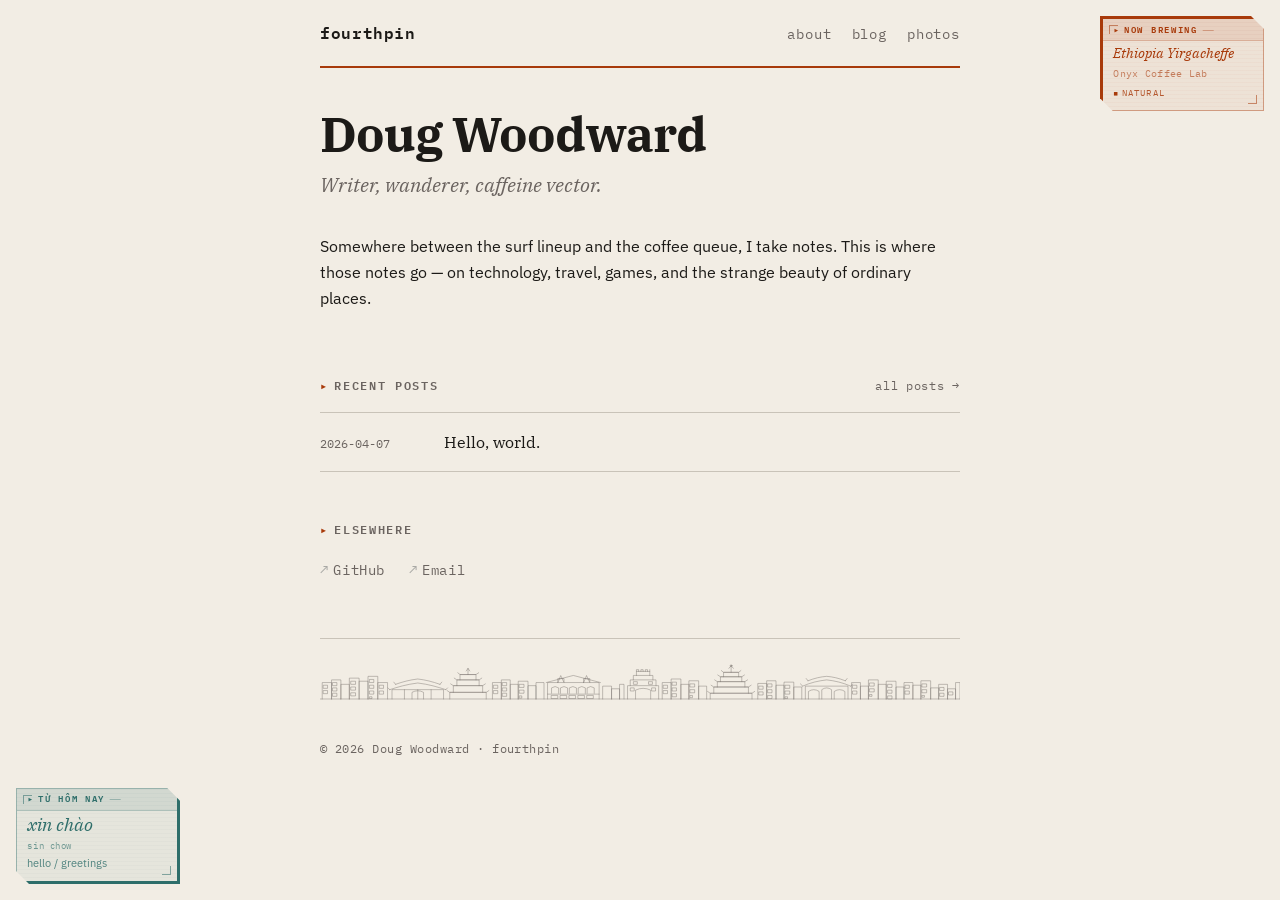
==== index.html @ ca5f6883 "Complete build pipeline: auto post lists, favicon, about fix - Extend build.py to refresh blog.html " ====
<!DOCTYPE html>
<html lang="en">
<head>
  <meta charset="UTF-8">
  <meta name="viewport" content="width=device-width, initial-scale=1.0">
  <title>fourthpin</title>
  <meta name="description" content="fourthpin — Doug Woodward. Writing, photos, and notes on surfing, coffee, travel, and the rest.">
  <meta property="og:title" content="fourthpin">
  <meta property="og:description" content="Writing, photos, and notes by Doug Woodward.">
  <meta property="og:type" content="website">
  <link rel="stylesheet" href="style.css">
  <link rel="icon" href="assets/favicon.svg" type="image/svg+xml">
</head>
<body>
  <div class="container">

    <header>
      <a href="/" class="site-title">fourthpin</a>
      <nav>
        <a href="about.html">about</a>
        <a href="blog.html">blog</a>
        <a href="photos.html">photos</a>
      </nav>
    </header>

    <main>

      <section class="intro">
        <h1>Doug Woodward</h1>
        <span class="tagline">Writer, wanderer, caffeine vector.</span>
        <!-- UPDATE: Replace the bio below with a sentence or two about yourself -->
        <p>
          Somewhere between the surf lineup and the coffee queue, I take notes.
          This is where those notes go — on technology, travel, games, and the
          strange beauty of ordinary places.
        </p>
      </section>

      <section class="section">
        <div class="section-header">
          <span class="section-label">Recent posts</span>
          <a href="blog.html" class="see-all">all posts →</a>
        </div>
        <!-- build.py: recent posts -->
        <ul class="post-list">
          <li>
            <span class="date">2026-04-07</span>
            <a href="posts/2026-04-07-hello-world.html">Hello, world.</a>
          </li>
        </ul>
      </section>

      <section class="section">
        <span class="section-label">Elsewhere</span>
        <!-- UPDATE: Add or remove links as needed -->
        <ul class="elsewhere-list">
          <li><a href="https://github.com/dougwoodward" rel="noopener">GitHub</a></li>
          <li><a href="mailto:hello@example.com">Email</a></li>
        </ul>
      </section>

    </main>

    <footer>
      <div class="footer-inner">
        <span>© 2026 Doug Woodward · fourthpin</span>

      </div>
    </footer>

  </div>

  <!-- edit VOCAB in build.py → python3 build.py -->
  <div class="vocab-card">
    <span class="vocab-card-label">từ hôm nay</span>
    <span class="vocab-card-word">xin chào</span>
    <span class="vocab-card-roman">sin chow</span>
    <span class="vocab-card-def">hello / greetings</span>
  </div>

  <!-- edit BREWING in build.py → python3 build.py -->
  <div class="brewing-card">
    <span class="brewing-card-label">now brewing</span>
    <span class="brewing-card-bean">Ethiopia Yirgacheffe</span>
    <span class="brewing-card-roaster">Onyx Coffee Lab</span>
    <span class="brewing-card-process">Natural</span>
  </div>
</body>
</html>
---- style.css ----
/* ============================================================
   style.css — Personal site
   One file. No preprocessor. No build step. No JavaScript.
   ============================================================ */

/* ── 1. Fonts ──────────────────────────────────────────────── */
@import url('https://fonts.googleapis.com/css2?family=IBM+Plex+Mono:wght@400;600&family=IBM+Plex+Sans:ital,wght@0,400;0,500;1,400&family=IBM+Plex+Serif:ital,wght@0,400;0,700;1,400&display=swap');

/* ── 2. Custom properties ───────────────────────────────────── */
:root {
  /* Colors — liminal / nasa / coffee / coastal */
  --bg:         #F2EDE4;   /* bone — aged paper, coffee cream */
  --bg-surface: #EDE8DF;   /* warm white — card bg, diner counter */
  --text:       #1C1A17;   /* dark espresso */
  --text-muted: #6B6460;   /* ash, cigarette smoke — 4.6:1 contrast on --bg */
  --accent:     #A83A0A;   /* NASA rust — mission patches, burnt orange — 5.5:1 contrast */
  --accent-2:   #2E6E6A;   /* hanoi teal — lacquerware, coastal water — 4.8:1 contrast */
  --border:     #C9C3B8;   /* wet sand, photo borders */
  --grey:       #A8A8A4;   /* liminal grey — decorative only, not for body text */
  --code-bg:    #1E1E1E;   /* terminal dark — mission control screens */
  --code-text:  #C8D8A8;   /* phosphor green — CRT glow */

  /* Typography */
  --font-serif: 'IBM Plex Serif', Georgia, 'Times New Roman', serif;
  --font-sans:  'IBM Plex Sans', system-ui, -apple-system, sans-serif;
  --font-mono:  'IBM Plex Mono', 'Courier New', monospace;

  /* Type scale — Major Third (1.25×), fluid via clamp() */
  --text-xs:   0.75rem;    /* 12px minimum — never below for legibility */
  --text-sm:   0.875rem;   /* 14px — nav, metadata */
  --text-base: 1rem;       /* 16px — body */
  --text-lg:   1.25rem;    /* 20px — taglines, lead text */
  --text-xl:   clamp(1.25rem, 1.1rem + 0.75vw, 1.563rem);
  --text-2xl:  clamp(1.563rem, 1.3rem + 1.2vw, 1.953rem);
  --text-3xl:  clamp(1.953rem, 1.5rem + 2vw, 2.441rem);
  --text-4xl:  clamp(2.2rem, 1.6rem + 3vw, 3.052rem);

  /* Spacing — 4pt grid */
  --sp-1: 0.25rem;
  --sp-2: 0.5rem;
  --sp-3: 0.75rem;
  --sp-4: 1rem;
  --sp-5: 1.25rem;
  --sp-6: 1.5rem;
  --sp-8: 2rem;
  --sp-10: 2.5rem;
  --sp-12: 3rem;
  --sp-16: 4rem;
}

/* ── 3. Reset ───────────────────────────────────────────────── */
*,
*::before,
*::after {
  box-sizing: border-box;
}

* {
  margin: 0;
  padding: 0;
}

/* ── 4. Base ────────────────────────────────────────────────── */
html {
  font-size: 16px;
  -webkit-text-size-adjust: 100%;
  scroll-behavior: smooth;
}

::selection {
  background-color: var(--accent);
  color: var(--bg);
}

body {
  background-color: var(--bg);
  color: var(--text);
  font-family: var(--font-sans);
  font-size: var(--text-base);
  line-height: 1.65;         /* 1.65 — comfortable for prose, not too airy */
  overflow-wrap: break-word;
  hyphens: auto;
  font-kerning: normal;
  -webkit-font-smoothing: antialiased;
  -moz-osx-font-smoothing: grayscale;
}

img {
  display: block;
  max-width: 100%;
  height: auto;
}

/* ── 5. Layout ──────────────────────────────────────────────── */
.container {
  max-width: 680px;
  margin: 0 auto;
  padding: 0 var(--sp-5);
}

/* ── 6. Header + Nav ────────────────────────────────────────── */
header {
  padding: var(--sp-5) 0;
  border-bottom: 2px solid var(--accent);
  margin-bottom: var(--sp-10);
  display: flex;
  flex-wrap: wrap;
  justify-content: space-between;
  align-items: baseline;
  gap: var(--sp-2) var(--sp-6);
}

.site-title {
  font-family: var(--font-mono);
  font-size: var(--text-base);
  font-weight: 600;
  letter-spacing: 0.04em;
  color: var(--text);
  text-decoration: none;
  /* include letter-spacing so the expansion feels intentional */
  transition: color 0.15s ease-out, letter-spacing 0.22s cubic-bezier(0.25, 0, 0, 1);
}

.site-title:hover {
  color: var(--accent);
  /* Subtle tracking expansion — the name opens up slightly */
  letter-spacing: 0.07em;
}

nav {
  display: flex;
  gap: var(--sp-5);
  align-items: baseline;
}

nav a {
  font-family: var(--font-mono);
  font-size: var(--text-sm);
  letter-spacing: 0.06em;
  text-transform: lowercase;
  color: var(--text-muted);
  text-decoration: none;
  /* animated underline — grows left→right like post-list links */
  background-image: linear-gradient(var(--accent), var(--accent));
  background-size: 0 1px;
  background-repeat: no-repeat;
  background-position: 0 100%;
  transition: color 0.15s ease-out,
              background-size 0.22s cubic-bezier(0.25, 0, 0, 1);
}

nav a:hover,
nav a[aria-current="page"] {
  color: var(--accent);
  background-size: 100% 1px;
}

/* ── 7. Typography ──────────────────────────────────────────── */
h1, h2, h3, h4, h5, h6 {
  font-family: var(--font-serif);
  font-weight: 700;
  color: var(--text);
  font-kerning: normal;
  font-optical-sizing: auto;
}

/* Tighten line-height and tracking at larger sizes — letterforms need less air */
h1 {
  font-size: var(--text-3xl);
  line-height: 1.1;
  letter-spacing: -0.015em;
}

h2 {
  font-size: var(--text-2xl);
  line-height: 1.15;
  letter-spacing: -0.01em;
}

h3 {
  font-size: var(--text-xl);
  line-height: 1.2;
}

h4 {
  font-size: var(--text-lg);
  line-height: 1.25;
}

p {
  margin-bottom: var(--sp-4);
}

p:last-child {
  margin-bottom: 0;
}

a {
  color: var(--accent);
  text-decoration: underline;
  text-underline-offset: 3px;
  text-decoration-thickness: 1px;
  text-decoration-skip-ink: auto;
  transition: color 0.15s ease-out;
}

a:hover {
  color: var(--accent-2);
}

/* Keyboard focus — visible ring that matches brand */
a:focus-visible,
.site-title:focus-visible,
nav a:focus-visible {
  outline: 2px solid var(--accent);
  outline-offset: 3px;
  border-radius: 1px;
}

/* Suppress focus ring for mouse users */
a:focus:not(:focus-visible) {
  outline: none;
}

strong {
  font-weight: 500;
}

ul, ol {
  padding-left: var(--sp-6);
  margin-bottom: var(--sp-4);
}

li {
  margin-bottom: var(--sp-2);
}

blockquote {
  margin: var(--sp-6) 0;
  padding: var(--sp-4) var(--sp-5);
  font-style: italic;
  color: var(--text-muted);
  position: relative;

  /* HUD panel: scan-line tint + warm orange wash */
  background:
    repeating-linear-gradient(
      0deg,
      transparent 0px, transparent 3px,
      rgba(168, 58, 10, 0.022) 3px, rgba(168, 58, 10, 0.022) 4px
    ),
    rgba(168, 58, 10, 0.05);

  /* Asymmetric border — thick signal edge on left, whisper on right */
  border-top:    1px solid rgba(168, 58, 10, 0.2);
  border-bottom: 1px solid rgba(168, 58, 10, 0.2);
  border-left:   3px solid var(--accent);
  border-right:  none;

  /* Persona 5 diagonal cut — bottom-right corner */
  clip-path: polygon(
    0 0,
    100% 0,
    100% calc(100% - 10px),
    calc(100% - 10px) 100%,
    0 100%
  );
}

/* Bottom-right corner bracket — echoes brewing card geometry */
blockquote::after {
  content: '';
  position: absolute;
  bottom: 5px;
  right: 5px;
  width: 8px;
  height: 8px;
  border-bottom: 1.5px solid rgba(168, 58, 10, 0.45);
  border-right:  1.5px solid rgba(168, 58, 10, 0.45);
}

blockquote p:last-child {
  margin-bottom: 0;
}

hr {
  border: none;
  border-top: 1px solid var(--border);
  margin: var(--sp-10) 0;
}

pre {
  background: var(--code-bg);
  color: var(--code-text);
  font-family: var(--font-mono);
  font-size: var(--text-sm);
  line-height: 1.5;
  padding: var(--sp-5);
  overflow-x: auto;
  border-left: 3px solid var(--accent);
  border-top: 1px solid rgba(168, 58, 10, 0.35);
  border-right: 1px solid rgba(168, 58, 10, 0.15);
  border-bottom: 1px solid rgba(168, 58, 10, 0.15);
  margin: var(--sp-6) 0;
  position: relative;

  /* Diagonal cut — top-right corner */
  clip-path: polygon(
    0 0,
    calc(100% - 10px) 0,
    100% 10px,
    100% 100%,
    0 100%
  );
}

/* HUD label band across the top of code blocks */
pre::before {
  content: 'TERMINAL';
  display: block;
  font-size: 0.5rem;
  font-weight: 600;
  letter-spacing: 0.2em;
  color: var(--accent);
  opacity: 0.55;
  background: rgba(168, 58, 10, 0.12);
  margin: calc(-1 * var(--sp-5)) calc(-1 * var(--sp-5)) var(--sp-4);
  padding: 0.3em var(--sp-5);
  border-bottom: 1px solid rgba(168, 58, 10, 0.2);
}

code {
  font-family: var(--font-mono);
  font-size: 0.88em;
  background: var(--bg-surface);
  border: 1px solid var(--border);
  padding: 0.1em 0.35em;
}

pre code {
  background: none;
  border: none;
  padding: 0;
  color: inherit;
  font-size: inherit;
}

/* ── 8. Section labels ──────────────────────────────────────── */
.section-label {
  font-family: var(--font-mono);
  font-size: var(--text-xs);
  font-weight: 600;
  letter-spacing: 0.14em;
  text-transform: uppercase;
  color: var(--text-muted);   /* --text-muted passes WCAG AA at 4.6:1 */
  display: block;
}

/* ▸ marker matches the brewing card label — unified HUD language */
.section-label::before {
  content: '▸ ';
  color: var(--accent);
  letter-spacing: 0;
  font-weight: 400;
}

/* ── 9. Post list ───────────────────────────────────────────── */
.post-list {
  list-style: none;
  padding: 0;
  margin: 0;
}

.post-list li {
  display: grid;
  grid-template-columns: 6.5rem 1fr;
  gap: var(--sp-2) var(--sp-5);
  /* sp-4 gives rows more air — reading a list should feel unhurried */
  padding: var(--sp-4) 0;
  border-bottom: 1px solid var(--border);
  align-items: baseline;
  position: relative;
}

/* Orange accent bar slides in from left on hover */
.post-list li::before {
  content: '';
  position: absolute;
  left: -var(--sp-5);
  left: calc(-1 * var(--sp-5));
  top: 0;
  bottom: 0;
  width: 2px;
  background: var(--accent);
  transform: scaleY(0);
  transform-origin: center;
  transition: transform 0.2s cubic-bezier(0.25, 0, 0, 1);
}

.post-list li:hover::before {
  transform: scaleY(1);
}

.post-list li:first-child {
  border-top: 1px solid var(--border);
}

.post-list .date {
  font-family: var(--font-mono);
  font-size: var(--text-xs);
  color: var(--text-muted);
  white-space: nowrap;
  padding-top: 2px;
  font-variant-numeric: tabular-nums;  /* dates align consistently */
  transition: color 0.15s ease-out;
}

/* Date picks up accent color when the row is hovered */
.post-list li:hover .date {
  color: var(--accent);
}

.post-list a {
  font-family: var(--font-serif);
  font-size: var(--text-base);
  color: var(--text);
  text-decoration: none;
  /* Underline grows left→right on hover — discovered, not announced */
  background-image: linear-gradient(var(--accent), var(--accent));
  background-size: 0 1px;
  background-repeat: no-repeat;
  background-position: 0 100%;
  transition: background-size 0.25s cubic-bezier(0.25, 0, 0, 1),
              color 0.15s ease-out;
}

.post-list a:hover {
  color: var(--accent);
  background-size: 100% 1px;
}

/* ── 10. Section (homepage blocks) ─────────────────────────── */
.section {
  margin-bottom: var(--sp-12);
}

/* The last section (Elsewhere) is lighter — less space needed */
.section:last-of-type {
  margin-bottom: var(--sp-6);
}

.section-header {
  display: flex;
  justify-content: space-between;
  align-items: baseline;
  margin-bottom: var(--sp-4);
}

.section-header .see-all {
  font-family: var(--font-mono);
  font-size: var(--text-xs);
  color: var(--text-muted);
  text-decoration: none;
  letter-spacing: 0.06em;
}

.section-header .see-all:hover {
  color: var(--accent);
}

/* ── 11. Intro block (homepage) ─────────────────────────────── */
.intro {
  /* More space after the intro — it's the face of the site */
  margin-bottom: var(--sp-16);
}

.intro h1 {
  font-size: var(--text-4xl);
  margin-bottom: var(--sp-2);
  letter-spacing: -0.02em;   /* tighter at display size */
  line-height: 1.05;
}

.intro .tagline {
  font-family: var(--font-serif);
  font-style: italic;
  font-size: var(--text-lg);
  color: var(--text-muted);
  /* More space between tagline and bio — lets the name breathe */
  margin-bottom: var(--sp-8);
  display: block;
}

/* ── 12. Elsewhere links ────────────────────────────────────── */
.elsewhere-list {
  list-style: none;
  padding: 0;
  display: flex;
  flex-wrap: wrap;
  gap: var(--sp-2) var(--sp-6);
  margin-top: var(--sp-4);
}

.elsewhere-list a {
  font-family: var(--font-mono);
  font-size: var(--text-sm);
  color: var(--text-muted);
  text-decoration: none;
  letter-spacing: 0.04em;
}

.elsewhere-list a::before {
  content: '↗';
  display: inline-block;
  margin-right: 0.35em;
  color: var(--grey);
  transition: transform 0.15s cubic-bezier(0.25, 0, 0, 1), color 0.15s ease-out;
}

.elsewhere-list a:hover {
  color: var(--accent);
}

/* ↗ nudges toward the link destination */
.elsewhere-list a:hover::before {
  transform: translate(2px, -2px);
  color: var(--accent);
}

/* ── 13. Post page ──────────────────────────────────────────── */
.post-header {
  margin-bottom: var(--sp-8);
}

.post-header h1 {
  font-size: var(--text-3xl);
  margin-bottom: var(--sp-4);
  line-height: 1.1;
  letter-spacing: -0.015em;
}

.post-meta {
  display: flex;
  flex-wrap: wrap;
  gap: var(--sp-2) var(--sp-5);
  font-family: var(--font-mono);
  font-size: var(--text-xs);
  color: var(--text-muted);   /* --text-muted passes WCAG AA at 4.6:1 */
  letter-spacing: 0.06em;
  text-transform: uppercase;
  font-variant-numeric: tabular-nums;
  padding: var(--sp-3) var(--sp-3) var(--sp-3);
  margin-bottom: var(--sp-2);

  /* Scan-line strip — same tint as the card, ties post headers to HUD system */
  background:
    repeating-linear-gradient(
      0deg,
      transparent 0px, transparent 3px,
      rgba(168, 58, 10, 0.018) 3px, rgba(168, 58, 10, 0.018) 4px
    ),
    rgba(168, 58, 10, 0.035);

  border-top:    2px solid var(--accent);
  border-left:   2px solid var(--accent);
  border-right:  1px solid rgba(168, 58, 10, 0.25);
  border-bottom: 1px solid rgba(168, 58, 10, 0.25);

  /* Diagonal cut — top-right corner */
  clip-path: polygon(
    0 0,
    calc(100% - 10px) 0,
    100% 10px,
    100% 100%,
    0 100%
  );
}

.post-meta .tag {
  color: var(--accent-2);
}

.post-content {
  margin-top: var(--sp-8);
  margin-bottom: var(--sp-12);
  /* 65ch ≈ optimal 65-character line length for sustained reading */
  max-width: 65ch;
}

.post-content h2 {
  margin-top: var(--sp-10);
  margin-bottom: var(--sp-4);
}

.post-content h3 {
  margin-top: var(--sp-8);
  margin-bottom: var(--sp-3);
}

.post-content > p + p {
  margin-top: 0;
}

.post-nav {
  display: flex;
  justify-content: space-between;
  align-items: baseline;
  padding: var(--sp-5) 0;
  border-top: 1px solid var(--border);
  gap: var(--sp-4);
}

.post-nav a {
  font-family: var(--font-mono);
  font-size: var(--text-xs);
  letter-spacing: 0.06em;
  color: var(--text-muted);
  text-decoration: none;
  max-width: 46%;
}

.post-nav a:hover {
  color: var(--accent);
}

.post-nav .prev::before {
  content: '←';
  display: inline-block;
  margin-right: 0.4em;
  transition: transform 0.15s cubic-bezier(0.25, 0, 0, 1);
}

.post-nav .prev:hover::before {
  transform: translateX(-3px);
}

.post-nav .next {
  text-align: right;
  margin-left: auto;
}

.post-nav .next::after {
  content: '→';
  display: inline-block;
  margin-left: 0.4em;
  transition: transform 0.15s cubic-bezier(0.25, 0, 0, 1);
}

.post-nav .next:hover::after {
  transform: translateX(3px);
}

.back-link {
  display: inline-block;
  font-family: var(--font-mono);
  font-size: var(--text-xs);
  letter-spacing: 0.06em;
  color: var(--text-muted);
  text-decoration: none;
  margin-bottom: var(--sp-6);
  text-transform: uppercase;
}

.back-link::before {
  content: '←';
  display: inline-block;
  margin-right: 0.4em;
  transition: transform 0.15s cubic-bezier(0.25, 0, 0, 1);
}

.back-link:hover {
  color: var(--accent);
}

/* Arrow nudges left — like it's pulling you back */
.back-link:hover::before {
  transform: translateX(-3px);
}

/* ── 14. Images ─────────────────────────────────────────────── */
figure {
  margin: var(--sp-6) 0;
}

figure img {
  width: 100%;
}

figcaption {
  font-family: var(--font-mono);
  font-size: var(--text-xs);
  color: var(--text-muted);
  margin-top: var(--sp-2);
  letter-spacing: 0.04em;
}

/* Dithered image style — grayscale + slight contrast boost */
.dithered {
  filter: grayscale(1) contrast(1.2);
}

/* ── 15. Footer ─────────────────────────────────────────────── */
footer {
  border-top: 1px solid var(--border);
  /* top padding removed — ::before skyline provides the visual breathing room */
  padding: 0 0 var(--sp-10);
  margin-top: var(--sp-12);
}

/* Vietnamese city skyline sketch — decorative illustration above footer text */
footer::before {
  content: '';
  display: block;
  width: 100%;
  height: 80px;
  margin-bottom: var(--sp-5);
  background: url('assets/skyline.svg') no-repeat center bottom / 100% 80px;
  pointer-events: none;
}

.footer-inner {
  font-family: var(--font-mono);
  font-size: var(--text-xs);
  color: var(--text-muted);
  letter-spacing: 0.04em;
  display: flex;
  flex-wrap: wrap;
  justify-content: space-between;
  align-items: baseline;
  gap: var(--sp-2) var(--sp-6);
}

.footer-inner a {
  color: var(--text-muted);
  text-decoration: none;
}

.footer-inner a:hover {
  color: var(--accent);
}

/* ── 16. About page ─────────────────────────────────────────── */
.about-header {
  margin-bottom: var(--sp-10);
}

.about-header h1 {
  font-size: var(--text-3xl);
  margin-bottom: var(--sp-3);
}

.about-header .tagline {
  font-family: var(--font-serif);
  font-style: italic;
  font-size: var(--text-lg);
  color: var(--text-muted);
}

.about-content h2 {
  margin-top: var(--sp-10);
  margin-bottom: var(--sp-4);
  font-size: var(--text-xl);
}

/* ── 17. Blog archive ───────────────────────────────────────── */
.archive-header {
  margin-bottom: var(--sp-8);
}

.archive-header h1 {
  font-size: var(--text-3xl);
  margin-bottom: var(--sp-3);
}

.archive-header p {
  color: var(--text-muted);
  font-style: italic;
}

/* ── 18. 404 page ───────────────────────────────────────────── */
.error-page {
  text-align: center;
  padding: var(--sp-16) 0;
}

.error-code {
  font-family: var(--font-mono);
  font-size: 6rem;
  font-weight: 600;
  color: var(--border);
  display: block;
  line-height: 1;
  margin-bottom: var(--sp-6);
  letter-spacing: -0.02em;
}

.error-page h1 {
  font-size: var(--text-xl);
  margin-bottom: var(--sp-4);
}

.error-page p {
  color: var(--text-muted);
  margin-bottom: var(--sp-6);
}

/* ── 19. Photos gallery ─────────────────────────────────────── */

/* Wider container for photo pages */
.container-wide {
  max-width: 920px;
}

.photo-grid {
  display: grid;
  grid-template-columns: repeat(auto-fill, minmax(260px, 1fr));
  gap: var(--sp-4);
  /* archive-header already has sp-8 bottom — no need to double up */
  margin: var(--sp-4) 0 var(--sp-8);
}

.photo-grid figure {
  margin: 0;
  overflow: hidden;
}

.photo-grid figure a {
  display: block;
  overflow: hidden;
  background: var(--bg-surface);
  border: 1px solid var(--border);
}

.photo-grid figure a img {
  display: block;
  width: 100%;
  height: 220px;
  object-fit: cover;
  filter: grayscale(0.15) contrast(1.05);
  /* ease-out-quart — natural deceleration */
  transition: filter 0.25s cubic-bezier(0.25, 0, 0, 1),
              transform 0.25s cubic-bezier(0.25, 0, 0, 1);
}

.photo-grid figure a:hover img {
  filter: grayscale(0) contrast(1);
  transform: scale(1.025);
}

.photo-grid figcaption {
  font-family: var(--font-mono);
  font-size: var(--text-xs);
  color: var(--text-muted);
  margin-top: var(--sp-2);
  letter-spacing: 0.04em;
}

/* ── Pure CSS lightbox (no JavaScript) ──────────────────────── */
/*
   How it works:
   - Each photo thumbnail links to a fragment: <a href="#photo-1">
   - The lightbox div has a matching id: <div id="photo-1" class="lightbox">
   - CSS :target selector shows it when the URL fragment matches
   - Clicking the close link (<a href="#">) clears the fragment, hiding it
*/

.lightbox {
  display: none;
  position: fixed;
  inset: 0;
  background: rgba(28, 26, 23, 0.93);
  z-index: 200;
  align-items: center;
  justify-content: center;
  padding: var(--sp-6);
}

.lightbox:target {
  display: flex;
}

.lightbox-inner {
  max-width: min(90vw, 960px);
  text-align: center;
  margin: 0;
}

.lightbox-inner img {
  display: block;
  max-width: 100%;
  max-height: 80vh;
  object-fit: contain;
  margin: 0 auto;
}

.lightbox-inner figcaption {
  color: var(--bg);
  font-family: var(--font-mono);
  font-size: var(--text-xs);
  margin-top: var(--sp-3);
  letter-spacing: 0.06em;
  opacity: 0.75;
}

.lightbox-close {
  position: fixed;
  top: var(--sp-4);
  right: var(--sp-5);
  font-family: var(--font-mono);
  font-size: var(--text-base);
  color: var(--bg);
  text-decoration: none;
  opacity: 0.6;
  line-height: 1;
  /* 44×44px minimum touch target */
  min-width: 44px;
  min-height: 44px;
  display: flex;
  align-items: center;
  justify-content: center;
  transition: opacity 0.15s ease-out;
}

.lightbox-close:hover {
  opacity: 1;
  color: var(--bg);
}

/* ── 20. Responsive ─────────────────────────────────────────── */
@media (max-width: 480px) {
  :root {
    font-size: 15px;
  }

  .intro h1 {
    font-size: var(--text-2xl);
  }

  .post-header h1 {
    font-size: var(--text-2xl);
  }

  .post-list li {
    grid-template-columns: 1fr;
    gap: var(--sp-1);
  }

  .post-list .date {
    font-size: var(--text-xs);
  }
}

/* ── 21. Reduced motion ─────────────────────────────────────── */
@media (prefers-reduced-motion: reduce) {
  *,
  *::before,
  *::after {
    animation-duration: 0.01ms !important;
    transition-duration: 0.01ms !important;
  }

  html {
    scroll-behavior: auto;
  }
}

/* ── 22. Brewing card — HUD overlay ────────────────────────── */
@keyframes hud-glow {
  0%, 100% { filter: drop-shadow(0 0 4px rgba(168, 58, 10, 0.45))
                     drop-shadow(0 0 12px rgba(168, 58, 10, 0.2)); }
  50%       { filter: drop-shadow(0 0 8px rgba(168, 58, 10, 0.85))
                     drop-shadow(0 0 28px rgba(168, 58, 10, 0.45)); }
}

/*
   Marathon geometry + Persona 5 colour energy.
   Warm translucent panel — no dark background, won't clash with page.
   Update the three spans in every HTML file when you switch bags.
   pointer-events: none — never blocks anything.
*/

.brewing-card {
  position: fixed;
  top: var(--sp-4);
  right: var(--sp-4);
  z-index: 50;
  pointer-events: none;
  width: 164px;

  /* Warm translucent tint + orange scan lines — blends with page */
  background:
    repeating-linear-gradient(
      0deg,
      transparent 0px, transparent 3px,
      rgba(168, 58, 10, 0.028) 3px, rgba(168, 58, 10, 0.028) 4px
    ),
    rgba(168, 58, 10, 0.06);

  /* Bold orange border system — thick on load-bearing edges */
  border-top:    3px solid var(--accent);
  border-left:   3px solid var(--accent);
  border-right:  1.5px solid rgba(168, 58, 10, 0.42);
  border-bottom: 1.5px solid rgba(168, 58, 10, 0.42);

  /* Double diagonal cut — top-right AND bottom-left (Persona 5) */
  clip-path: polygon(
    0 0,
    calc(100% - 13px) 0,
    100% 13px,
    100% 100%,
    13px 100%,
    0 calc(100% - 13px)
  );

  padding: 0 0.65rem 0.65rem;

  /* drop-shadow follows clip-path shape; box-shadow would be clipped */
  animation: hud-glow 3.5s ease-in-out infinite;
}

/* Top-left inner corner bracket */
.brewing-card::before {
  content: '';
  position: absolute;
  top: 6px;
  left: 6px;
  width: 9px;
  height: 9px;
  border-top:  1.5px solid rgba(168, 58, 10, 0.55);
  border-left: 1.5px solid rgba(168, 58, 10, 0.55);
}

/* Bottom-right inner corner bracket */
.brewing-card::after {
  content: '';
  position: absolute;
  bottom: 6px;
  right:  6px;
  width: 9px;
  height: 9px;
  border-bottom: 1.5px solid rgba(168, 58, 10, 0.55);
  border-right:  1.5px solid rgba(168, 58, 10, 0.55);
}

/* Orange header band — extends edge to edge */
.brewing-card-label {
  display: block;
  background: rgba(168, 58, 10, 0.11);
  margin: 0 -0.65rem 0.48em;
  padding: 0.3em 0.65rem;
  font-family: var(--font-mono);
  font-size: 0.58rem;
  font-weight: 600;
  letter-spacing: 0.18em;
  text-transform: uppercase;
  color: var(--accent);
  border-bottom: 1px solid rgba(168, 58, 10, 0.22);
}

.brewing-card-label::before {
  content: '▸';
  margin-right: 0.38em;
}

/* Trailing dashes — Persona 5 header fill */
.brewing-card-label::after {
  content: ' ──';
  opacity: 0.35;
  letter-spacing: 0;
}

/* Bean name — the primary readout, full orange */
.brewing-card-bean {
  display: block;
  font-family: var(--font-serif);
  font-style: italic;
  font-size: 0.88rem;
  color: var(--accent);
  line-height: 1.22;
  margin-bottom: 0.22em;
}

.brewing-card-roaster {
  display: block;
  font-family: var(--font-mono);
  font-size: 0.6rem;
  color: rgba(168, 58, 10, 0.6);
  letter-spacing: 0.03em;
}

.brewing-card-process {
  display: block;
  font-family: var(--font-mono);
  font-size: 0.58rem;
  color: rgba(168, 58, 10, 0.82);
  letter-spacing: 0.13em;
  text-transform: uppercase;
  margin-top: 0.34em;
}

.brewing-card-process::before {
  content: '■';
  margin-right: 0.34em;
  font-size: 0.46rem;
  color: var(--accent);
}

@media (max-width: 600px) {
  .brewing-card {
    width: 142px;
  }
}

/* ── 24. Vocab card — HUD overlay (bottom-left) ─────────────── */
/*
   Teal bookend to the orange brewing card.
   Update word/roman/def in every HTML file when you learn something new.
   pointer-events: none — never blocks anything.
*/

@keyframes vocab-glow {
  0%, 100% { filter: drop-shadow(0 0 4px rgba(46, 110, 106, 0.45))
                     drop-shadow(0 0 12px rgba(46, 110, 106, 0.2)); }
  50%       { filter: drop-shadow(0 0 8px rgba(46, 110, 106, 0.85))
                     drop-shadow(0 0 28px rgba(46, 110, 106, 0.45)); }
}

.vocab-card {
  position: fixed;
  bottom: var(--sp-4);
  left: var(--sp-4);
  z-index: 50;
  pointer-events: none;
  width: 164px;

  /* Teal scan-line tint */
  background:
    repeating-linear-gradient(
      0deg,
      transparent 0px, transparent 3px,
      rgba(46, 110, 106, 0.028) 3px, rgba(46, 110, 106, 0.028) 4px
    ),
    rgba(46, 110, 106, 0.06);

  /* Flipped asymmetry: thick on bottom + right (mirror of brewing card) */
  border-top:    1.5px solid rgba(46, 110, 106, 0.42);
  border-left:   1.5px solid rgba(46, 110, 106, 0.42);
  border-bottom: 3px solid var(--accent-2);
  border-right:  3px solid var(--accent-2);

  /* Same double diagonal cut as brewing card */
  clip-path: polygon(
    0 0,
    calc(100% - 13px) 0,
    100% 13px,
    100% 100%,
    13px 100%,
    0 calc(100% - 13px)
  );

  padding: 0 0.65rem 0.65rem;

  /* Offset by half the brewing card cycle so they pulse alternately */
  animation: vocab-glow 3.5s ease-in-out infinite;
  animation-delay: 1.75s;
}

/* Top-left inner corner bracket */
.vocab-card::before {
  content: '';
  position: absolute;
  top: 6px;
  left: 6px;
  width: 9px;
  height: 9px;
  border-top:  1.5px solid rgba(46, 110, 106, 0.55);
  border-left: 1.5px solid rgba(46, 110, 106, 0.55);
}

/* Bottom-right inner corner bracket */
.vocab-card::after {
  content: '';
  position: absolute;
  bottom: 6px;
  right:  6px;
  width: 9px;
  height: 9px;
  border-bottom: 1.5px solid rgba(46, 110, 106, 0.55);
  border-right:  1.5px solid rgba(46, 110, 106, 0.55);
}

/* Teal header band */
.vocab-card-label {
  display: block;
  background: rgba(46, 110, 106, 0.11);
  margin: 0 -0.65rem 0.48em;
  padding: 0.3em 0.65rem;
  font-family: var(--font-mono);
  font-size: 0.58rem;
  font-weight: 600;
  letter-spacing: 0.18em;
  text-transform: uppercase;
  color: var(--accent-2);
  border-bottom: 1px solid rgba(46, 110, 106, 0.22);
}

.vocab-card-label::before {
  content: '▸';
  margin-right: 0.38em;
}

.vocab-card-label::after {
  content: ' ──';
  opacity: 0.35;
  letter-spacing: 0;
}

/* The word itself — large, serif italic, full teal */
.vocab-card-word {
  display: block;
  font-family: var(--font-serif);
  font-style: italic;
  font-size: 1.1rem;
  color: var(--accent-2);
  line-height: 1.15;
  margin-bottom: 0.15em;
}

/* Romanization / pronunciation */
.vocab-card-roman {
  display: block;
  font-family: var(--font-mono);
  font-size: 0.58rem;
  color: rgba(46, 110, 106, 0.65);
  letter-spacing: 0.06em;
  margin-bottom: 0.3em;
}

/* English definition */
.vocab-card-def {
  display: block;
  font-family: var(--font-sans);
  font-size: 0.68rem;
  color: rgba(46, 110, 106, 0.82);
  line-height: 1.35;
}

@media (max-width: 600px) {
  .vocab-card {
    width: 142px;
  }
}

/* ── 23. Print ──────────────────────────────────────────────── */
@media print {
  nav,
  .back-link,
  .post-nav,
  footer,
  .brewing-card { display: none; }

  body {
    background: white;
    color: black;
    max-width: 100%;
    font-size: 12pt;
  }

  a[href]::after {
    content: " (" attr(href) ")";
    font-size: 0.8em;
    color: #666;
  }

  pre {
    white-space: pre-wrap;
    border: 1px solid #ccc;
  }
}
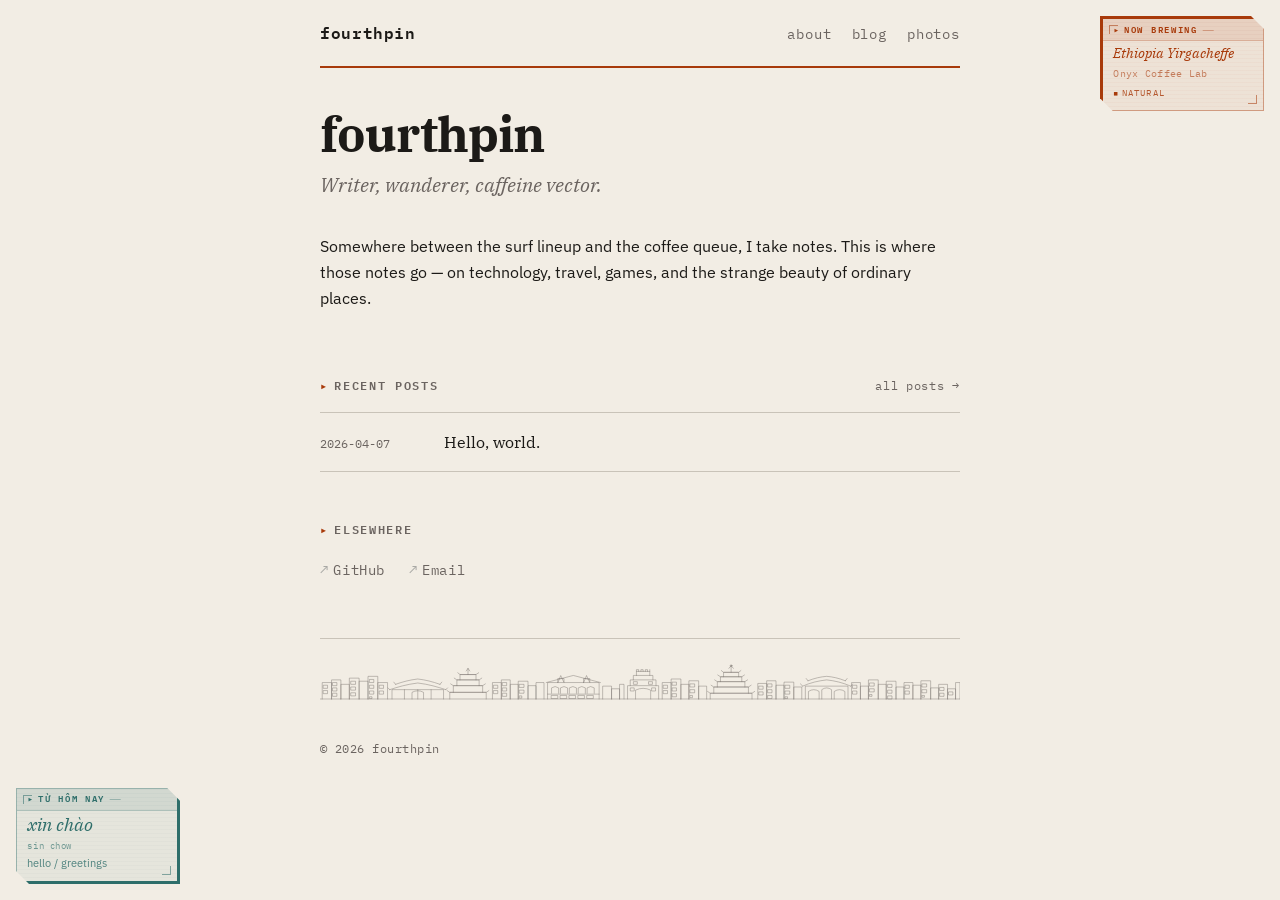
==== commit dc9f7c22: "Remove personal name from site copy and footers Co-authored-by: Doug Woodward <doug@fourthpin.com>" ====
--- a/index.html
+++ b/index.html
@@ -4,9 +4,9 @@
   <meta charset="UTF-8">
   <meta name="viewport" content="width=device-width, initial-scale=1.0">
   <title>fourthpin</title>
-  <meta name="description" content="fourthpin — Doug Woodward. Writing, photos, and notes on surfing, coffee, travel, and the rest.">
+  <meta name="description" content="fourthpin — writing, photos, and notes on surfing, coffee, travel, and the rest.">
   <meta property="og:title" content="fourthpin">
-  <meta property="og:description" content="Writing, photos, and notes by Doug Woodward.">
+  <meta property="og:description" content="Writing, photos, and notes.">
   <meta property="og:type" content="website">
   <link rel="stylesheet" href="style.css">
   <link rel="icon" href="assets/favicon.svg" type="image/svg+xml">
@@ -26,7 +26,7 @@
     <main>
 
       <section class="intro">
-        <h1>Doug Woodward</h1>
+        <h1>fourthpin</h1>
         <span class="tagline">Writer, wanderer, caffeine vector.</span>
         <!-- UPDATE: Replace the bio below with a sentence or two about yourself -->
         <p>
@@ -63,7 +63,7 @@
 
     <footer>
       <div class="footer-inner">
-        <span>© 2026 Doug Woodward · fourthpin</span>
+        <span>© 2026 fourthpin</span>
 
       </div>
     </footer>
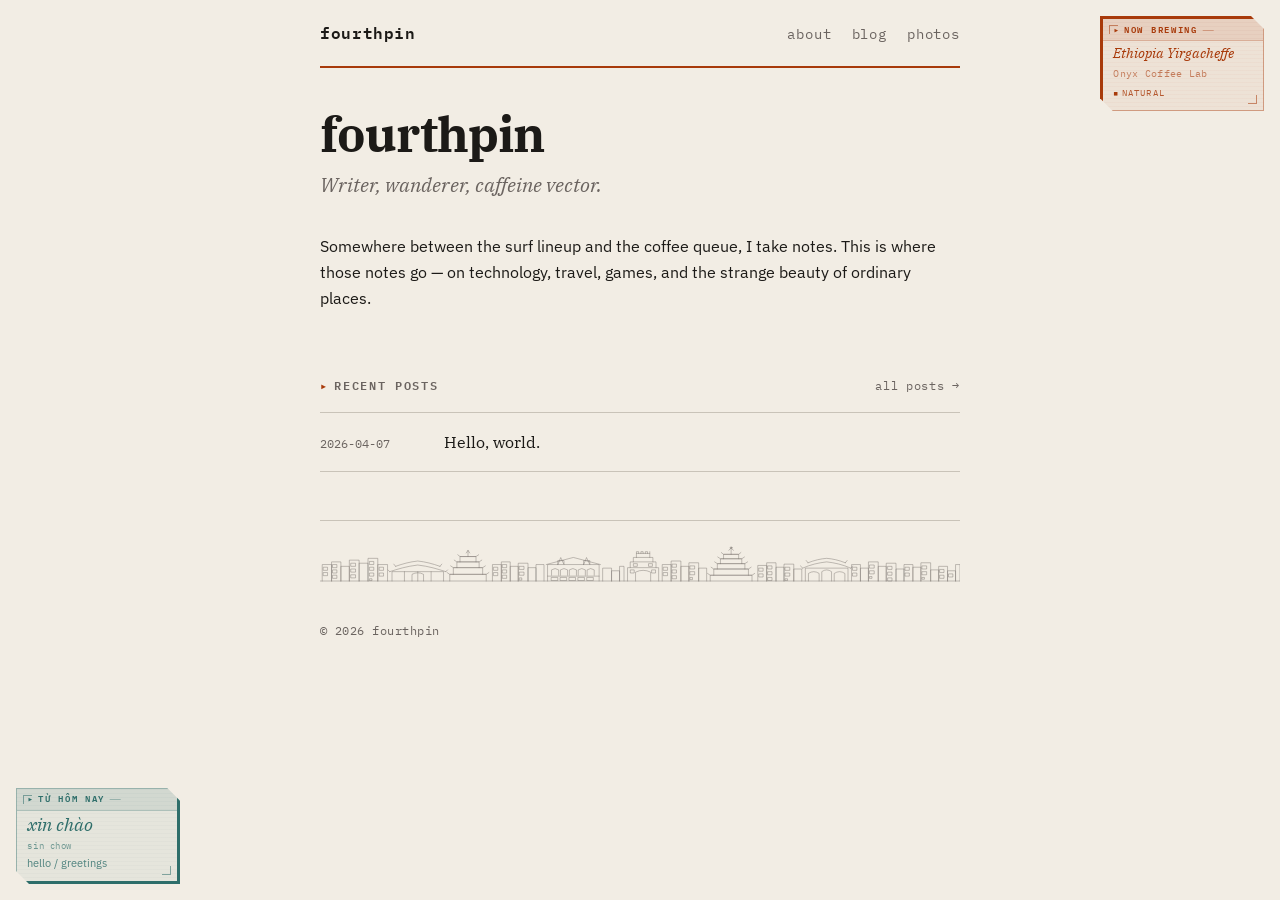
==== commit 86abf24e: "Remove GitHub and email links from home and about Co-authored-by: Doug Woodward <doug@fourthpin.com>" ====
--- a/index.html
+++ b/index.html
@@ -50,15 +50,6 @@
         </ul>
       </section>
 
-      <section class="section">
-        <span class="section-label">Elsewhere</span>
-        <!-- UPDATE: Add or remove links as needed -->
-        <ul class="elsewhere-list">
-          <li><a href="https://github.com/dougwoodward" rel="noopener">GitHub</a></li>
-          <li><a href="mailto:hello@example.com">Email</a></li>
-        </ul>
-      </section>
-
     </main>
 
     <footer>
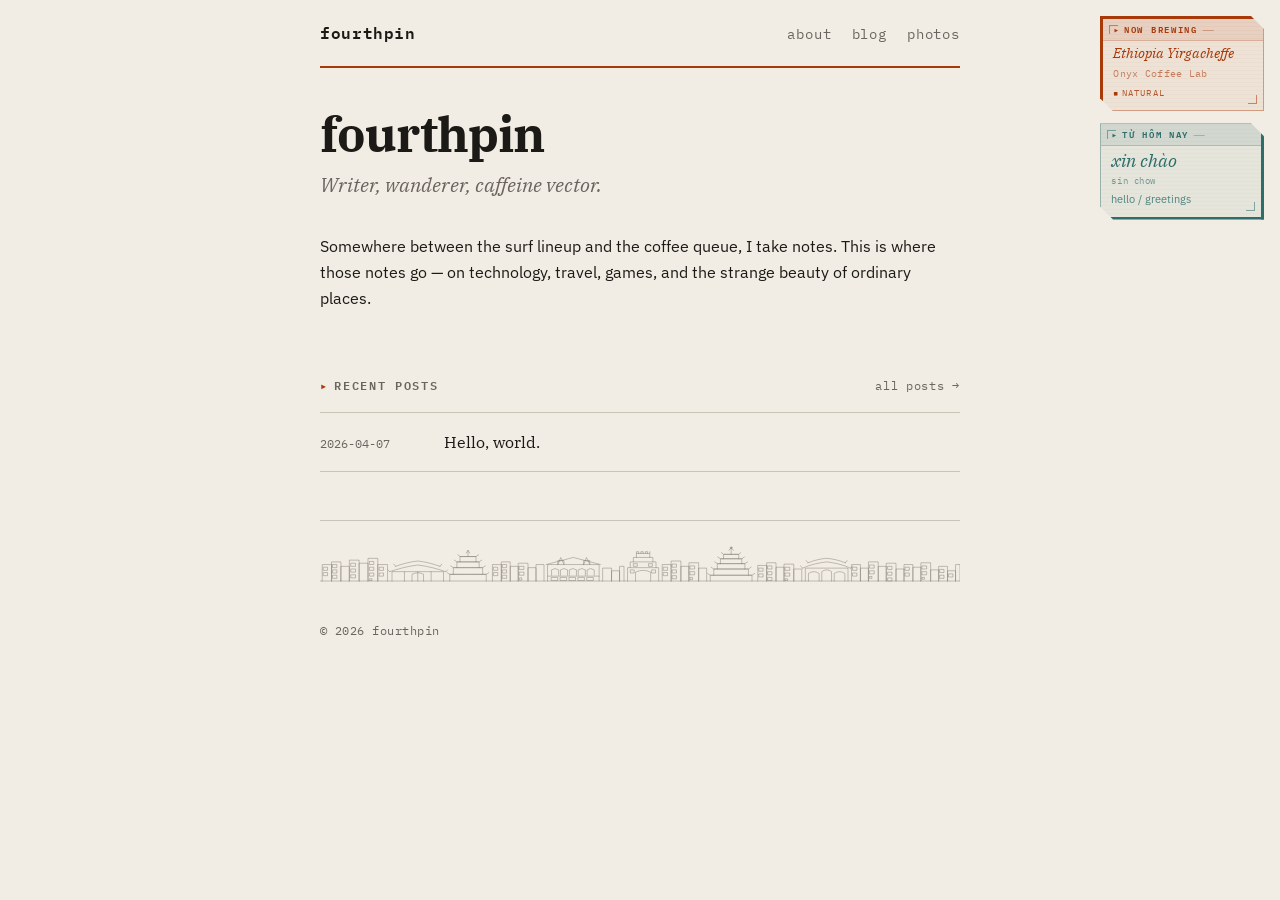
==== commit 0c95c536: "Stack HUD cards vertically on the right Co-authored-by: Doug Woodward <doug@fourthpin.com>" ====
--- a/index.html
+++ b/index.html
@@ -61,20 +61,20 @@
 
   </div>
 
-  <!-- edit VOCAB in build.py → python3 build.py -->
-  <div class="vocab-card">
-    <span class="vocab-card-label">từ hôm nay</span>
-    <span class="vocab-card-word">xin chào</span>
-    <span class="vocab-card-roman">sin chow</span>
-    <span class="vocab-card-def">hello / greetings</span>
-  </div>
-
-  <!-- edit BREWING in build.py → python3 build.py -->
-  <div class="brewing-card">
-    <span class="brewing-card-label">now brewing</span>
-    <span class="brewing-card-bean">Ethiopia Yirgacheffe</span>
-    <span class="brewing-card-roaster">Onyx Coffee Lab</span>
-    <span class="brewing-card-process">Natural</span>
-  </div>
+  <!-- edit BREWING and VOCAB in build.py → python3 build.py -->
+  <aside class="hud-stack" aria-hidden="true">
+    <div class="brewing-card">
+      <span class="brewing-card-label">now brewing</span>
+      <span class="brewing-card-bean">Ethiopia Yirgacheffe</span>
+      <span class="brewing-card-roaster">Onyx Coffee Lab</span>
+      <span class="brewing-card-process">Natural</span>
+    </div>
+    <div class="vocab-card">
+      <span class="vocab-card-label">từ hôm nay</span>
+      <span class="vocab-card-word">xin chào</span>
+      <span class="vocab-card-roman">sin chow</span>
+      <span class="vocab-card-def">hello / greetings</span>
+    </div>
+  </aside>
 </body>
 </html>
--- a/style.css
+++ b/style.css
@@ -964,7 +964,28 @@
   }
 }
 
-/* ── 22. Brewing card — HUD overlay ────────────────────────── */
+/* ── 22. HUD stack — right-side overlay ─────────────────────── */
+
+.hud-stack {
+  position: fixed;
+  top: var(--sp-4);
+  right: var(--sp-4);
+  z-index: 50;
+  display: flex;
+  flex-direction: column;
+  align-items: stretch;
+  gap: var(--sp-3);
+  width: 164px;
+  pointer-events: none;
+}
+
+@media (max-width: 600px) {
+  .hud-stack {
+    width: 142px;
+  }
+}
+
+/* ── 23. Brewing card ───────────────────────────────────────── */
 @keyframes hud-glow {
   0%, 100% { filter: drop-shadow(0 0 4px rgba(168, 58, 10, 0.45))
                      drop-shadow(0 0 12px rgba(168, 58, 10, 0.2)); }
@@ -980,12 +1001,9 @@
 */
 
 .brewing-card {
-  position: fixed;
-  top: var(--sp-4);
-  right: var(--sp-4);
-  z-index: 50;
+  position: relative;
+  width: 100%;
   pointer-events: none;
-  width: 164px;
 
   /* Warm translucent tint + orange scan lines — blends with page */
   background:
@@ -1106,15 +1124,16 @@
 }
 
 @media (max-width: 600px) {
-  .brewing-card {
-    width: 142px;
+  .hud-stack .brewing-card,
+  .hud-stack .vocab-card {
+    width: 100%;
   }
 }
 
-/* ── 24. Vocab card — HUD overlay (bottom-left) ─────────────── */
+/* ── 24. Vocab card ─────────────────────────────────────────── */
 /*
    Teal bookend to the orange brewing card.
-   Update word/roman/def in every HTML file when you learn something new.
+   Stacked with brewing in .hud-stack (top-right).
    pointer-events: none — never blocks anything.
 */
 
@@ -1126,12 +1145,9 @@
 }
 
 .vocab-card {
-  position: fixed;
-  bottom: var(--sp-4);
-  left: var(--sp-4);
-  z-index: 50;
+  position: relative;
+  width: 100%;
   pointer-events: none;
-  width: 164px;
 
   /* Teal scan-line tint */
   background:
@@ -1245,19 +1261,13 @@
   line-height: 1.35;
 }
 
-@media (max-width: 600px) {
-  .vocab-card {
-    width: 142px;
-  }
-}
-
-/* ── 23. Print ──────────────────────────────────────────────── */
+/* ── 25. Print ──────────────────────────────────────────────── */
 @media print {
   nav,
   .back-link,
   .post-nav,
   footer,
-  .brewing-card { display: none; }
+  .hud-stack { display: none; }
 
   body {
     background: white;
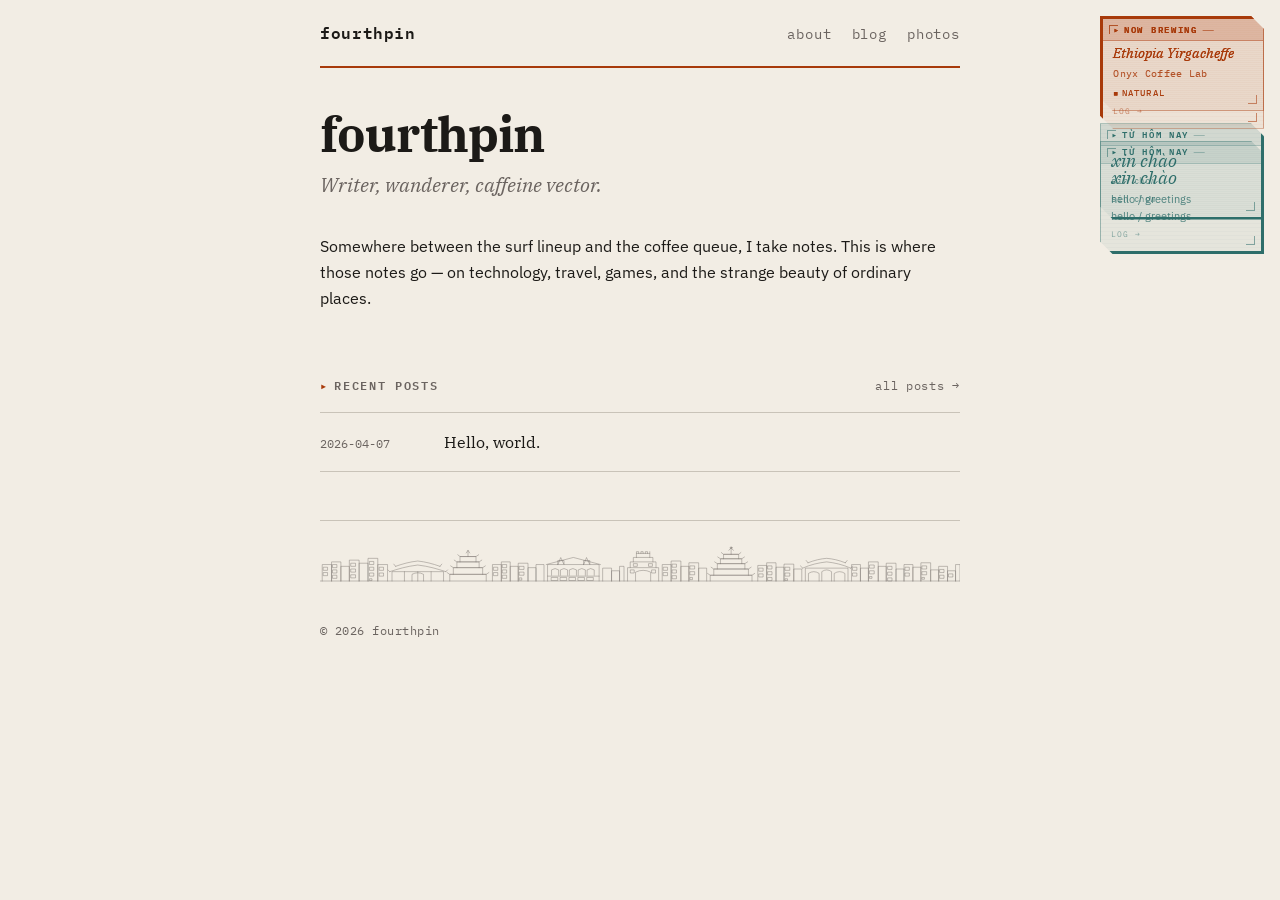
==== commit 94d65330: "Add auto-tracked brewing and vocab history logs - data/brewing-history.yaml and data/vocab-history.y" ====
--- a/index.html
+++ b/index.html
@@ -76,5 +76,22 @@
       <span class="vocab-card-def">hello / greetings</span>
     </div>
   </aside>
+  <!-- edit BREWING and VOCAB in build.py → python3 build.py -->
+  <aside class="hud-stack" aria-hidden="true">
+    <div class="brewing-card">
+      <span class="brewing-card-label">now brewing</span>
+      <span class="brewing-card-bean">Ethiopia Yirgacheffe</span>
+      <span class="brewing-card-roaster">Onyx Coffee Lab</span>
+      <span class="brewing-card-process">Natural</span>
+      <a href="/brewing.html" class="hud-log-link hud-log-link--brewing">log →</a>
+    </div>
+    <div class="vocab-card">
+      <span class="vocab-card-label">từ hôm nay</span>
+      <span class="vocab-card-word">xin chào</span>
+      <span class="vocab-card-roman">sin chow</span>
+      <span class="vocab-card-def">hello / greetings</span>
+      <a href="/words.html" class="hud-log-link hud-log-link--vocab">log →</a>
+    </div>
+  </aside>
 </body>
 </html>
--- a/style.css
+++ b/style.css
@@ -777,6 +777,127 @@
   font-style: italic;
 }
 
+.archive-header p a {
+  font-family: var(--font-mono);
+  font-size: var(--text-xs);
+  font-style: normal;
+  letter-spacing: 0.04em;
+  color: var(--text-muted);
+  text-decoration: none;
+}
+
+.archive-header p a:hover {
+  color: var(--accent);
+}
+
+/* ── 18b. HUD history logs ──────────────────────────────────── */
+.history-empty {
+  color: var(--text-muted);
+  font-style: italic;
+}
+
+.history-list {
+  list-style: none;
+  padding: 0;
+  margin: 0;
+}
+
+.history-list li {
+  display: grid;
+  grid-template-columns: 6.5rem 1fr;
+  gap: var(--sp-2) var(--sp-5);
+  padding: var(--sp-4) 0;
+  border-bottom: 1px solid var(--border);
+  align-items: baseline;
+}
+
+.history-list li:first-child {
+  border-top: 1px solid var(--border);
+}
+
+.history-list .date {
+  font-family: var(--font-mono);
+  font-size: var(--text-xs);
+  color: var(--text-muted);
+  white-space: nowrap;
+  font-variant-numeric: tabular-nums;
+}
+
+.history-primary {
+  display: block;
+  font-family: var(--font-serif);
+  font-size: var(--text-base);
+  color: var(--text);
+  line-height: 1.25;
+}
+
+.history-list--brewing .history-primary {
+  color: var(--accent);
+}
+
+.history-primary--vocab {
+  color: var(--accent-2);
+  font-style: italic;
+}
+
+.history-secondary {
+  display: block;
+  font-family: var(--font-mono);
+  font-size: var(--text-xs);
+  color: var(--text-muted);
+  letter-spacing: 0.03em;
+  margin-top: 0.2em;
+}
+
+.history-def {
+  display: block;
+  font-size: var(--text-sm);
+  color: var(--text-muted);
+  margin-top: 0.25em;
+  line-height: 1.4;
+}
+
+.history-list li.is-current .date::after {
+  content: ' · now';
+  color: var(--accent);
+}
+
+.history-list--vocab li.is-current .date::after {
+  color: var(--accent-2);
+}
+
+.hud-log-link {
+  display: block;
+  pointer-events: auto;
+  margin-top: 0.45em;
+  font-family: var(--font-mono);
+  font-size: 0.52rem;
+  letter-spacing: 0.12em;
+  text-transform: uppercase;
+  text-decoration: none;
+  opacity: 0.55;
+  transition: opacity 0.15s ease-out;
+}
+
+.hud-log-link--brewing {
+  color: var(--accent);
+}
+
+.hud-log-link--vocab {
+  color: var(--accent-2);
+}
+
+.hud-log-link:hover {
+  opacity: 1;
+}
+
+@media (max-width: 480px) {
+  .history-list li {
+    grid-template-columns: 1fr;
+    gap: var(--sp-1);
+  }
+}
+
 /* ── 18. 404 page ───────────────────────────────────────────── */
 .error-page {
   text-align: center;
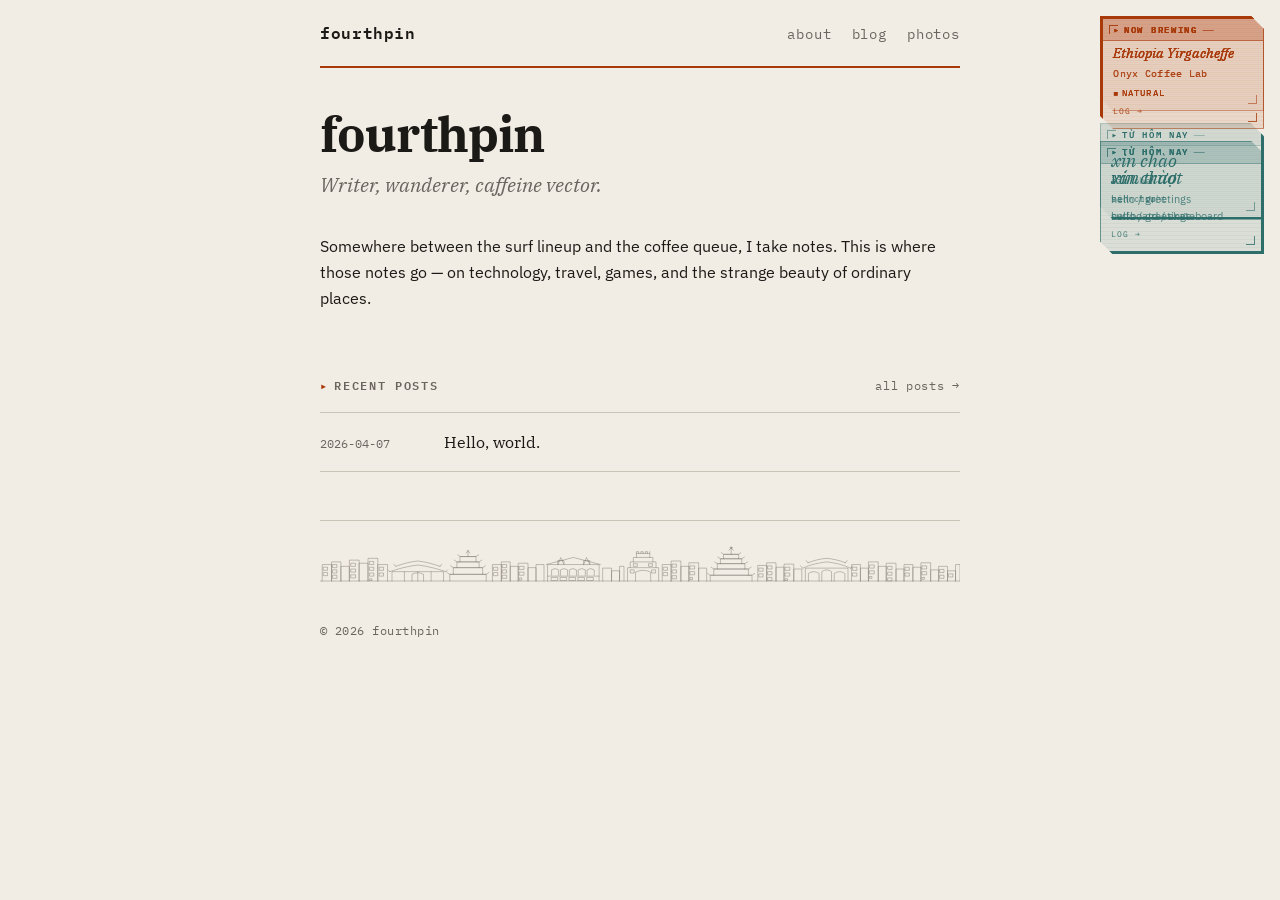
==== commit ecfe5148: "Update word of the day to ván trượt Co-authored-by: Doug Woodward <doug@fourthpin.com>" ====
--- a/index.html
+++ b/index.html
@@ -93,5 +93,22 @@
       <a href="/words.html" class="hud-log-link hud-log-link--vocab">log →</a>
     </div>
   </aside>
+  <!-- edit BREWING and VOCAB in build.py → python3 build.py -->
+  <aside class="hud-stack" aria-hidden="true">
+    <div class="brewing-card">
+      <span class="brewing-card-label">now brewing</span>
+      <span class="brewing-card-bean">Ethiopia Yirgacheffe</span>
+      <span class="brewing-card-roaster">Onyx Coffee Lab</span>
+      <span class="brewing-card-process">Natural</span>
+      <a href="/brewing.html" class="hud-log-link hud-log-link--brewing">log →</a>
+    </div>
+    <div class="vocab-card">
+      <span class="vocab-card-label">từ hôm nay</span>
+      <span class="vocab-card-word">ván trượt</span>
+      <span class="vocab-card-roman">vahn truht</span>
+      <span class="vocab-card-def">surfboard / skateboard</span>
+      <a href="/words.html" class="hud-log-link hud-log-link--vocab">log →</a>
+    </div>
+  </aside>
 </body>
 </html>
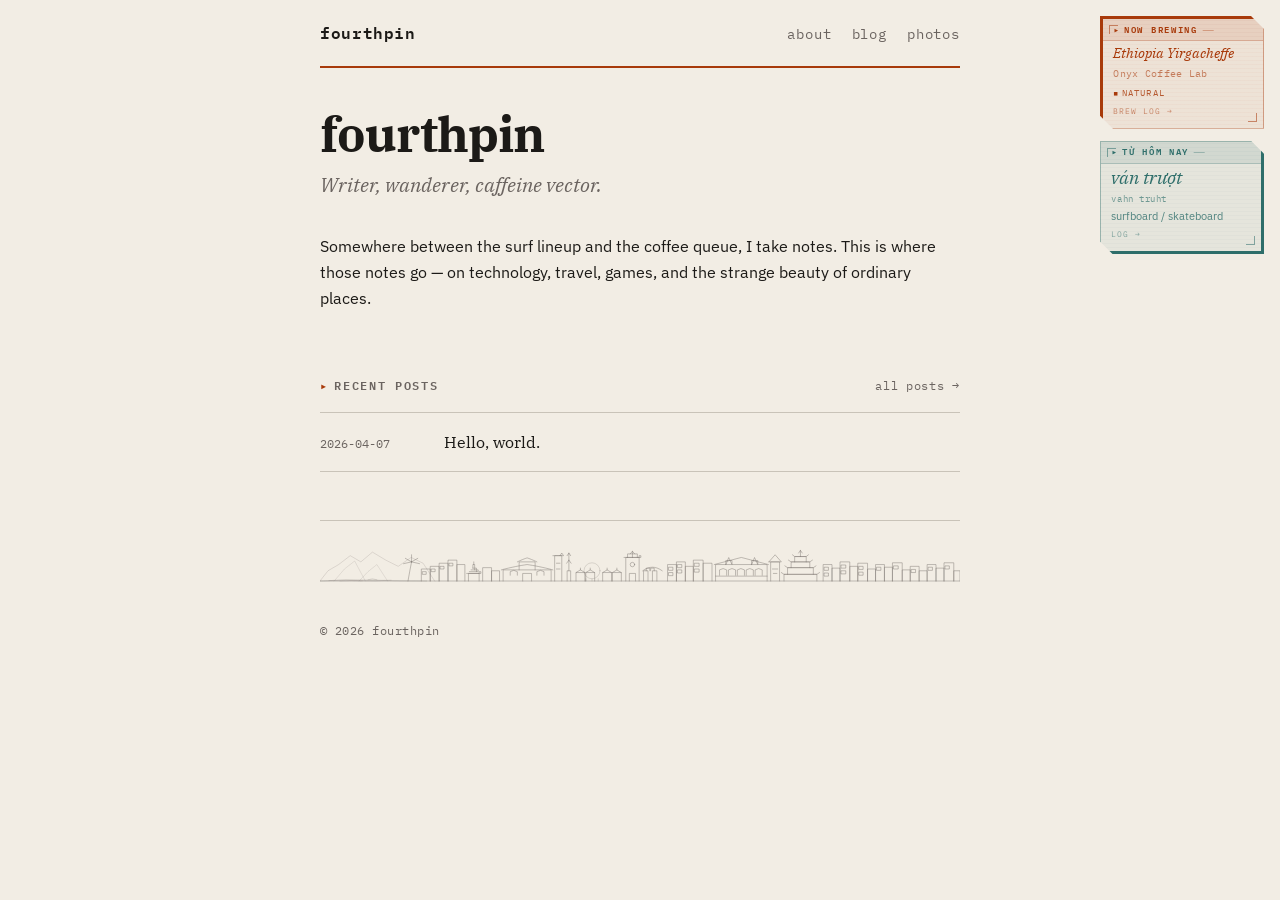
==== commit 76ddc55f: "Fix duplicate HUD ghosting; rename Brewing log to Brew Log - Strip all stacked hud-stack blocks befo" ====
--- a/index.html
+++ b/index.html
@@ -68,39 +68,7 @@
       <span class="brewing-card-bean">Ethiopia Yirgacheffe</span>
       <span class="brewing-card-roaster">Onyx Coffee Lab</span>
       <span class="brewing-card-process">Natural</span>
-    </div>
-    <div class="vocab-card">
-      <span class="vocab-card-label">từ hôm nay</span>
-      <span class="vocab-card-word">xin chào</span>
-      <span class="vocab-card-roman">sin chow</span>
-      <span class="vocab-card-def">hello / greetings</span>
-    </div>
-  </aside>
-  <!-- edit BREWING and VOCAB in build.py → python3 build.py -->
-  <aside class="hud-stack" aria-hidden="true">
-    <div class="brewing-card">
-      <span class="brewing-card-label">now brewing</span>
-      <span class="brewing-card-bean">Ethiopia Yirgacheffe</span>
-      <span class="brewing-card-roaster">Onyx Coffee Lab</span>
-      <span class="brewing-card-process">Natural</span>
-      <a href="/brewing.html" class="hud-log-link hud-log-link--brewing">log →</a>
-    </div>
-    <div class="vocab-card">
-      <span class="vocab-card-label">từ hôm nay</span>
-      <span class="vocab-card-word">xin chào</span>
-      <span class="vocab-card-roman">sin chow</span>
-      <span class="vocab-card-def">hello / greetings</span>
-      <a href="/words.html" class="hud-log-link hud-log-link--vocab">log →</a>
-    </div>
-  </aside>
-  <!-- edit BREWING and VOCAB in build.py → python3 build.py -->
-  <aside class="hud-stack" aria-hidden="true">
-    <div class="brewing-card">
-      <span class="brewing-card-label">now brewing</span>
-      <span class="brewing-card-bean">Ethiopia Yirgacheffe</span>
-      <span class="brewing-card-roaster">Onyx Coffee Lab</span>
-      <span class="brewing-card-process">Natural</span>
-      <a href="/brewing.html" class="hud-log-link hud-log-link--brewing">log →</a>
+      <a href="/brewing.html" class="hud-log-link hud-log-link--brewing">Brew Log →</a>
     </div>
     <div class="vocab-card">
       <span class="vocab-card-label">từ hôm nay</span>
--- a/style.css
+++ b/style.css
@@ -707,7 +707,7 @@
   margin-top: var(--sp-12);
 }
 
-/* Vietnamese city skyline sketch — decorative illustration above footer text */
+/* City panorama — mountains, beach, LA, Melbourne, London, Saigon */
 footer::before {
   content: '';
   display: block;
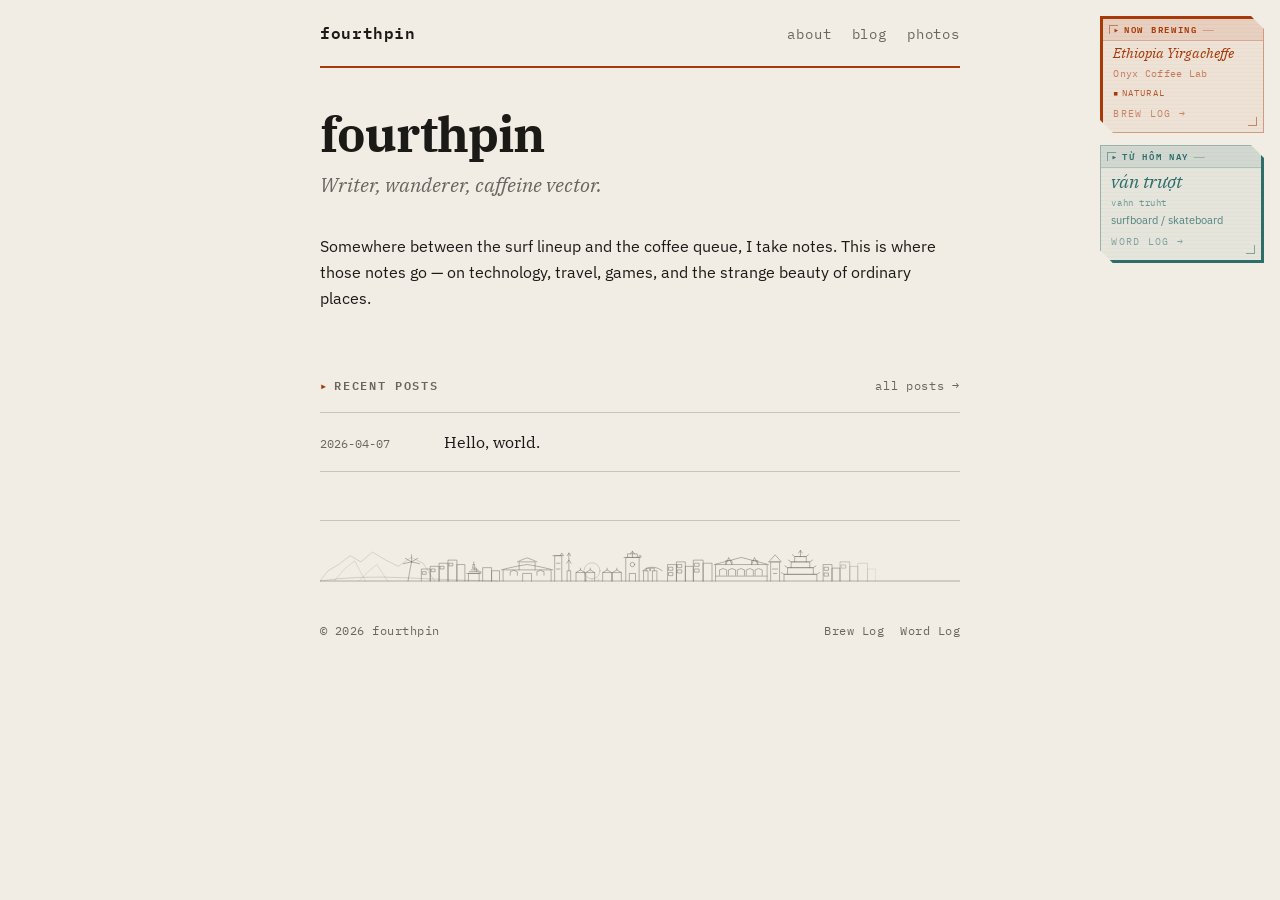
==== commit efe8c46a: "Apply critic loop fixes: a11y, skyline, favicon, footer links - Fix duplicate HUD ghosting (prior), " ====
--- a/index.html
+++ b/index.html
@@ -12,6 +12,7 @@
   <link rel="icon" href="assets/favicon.svg" type="image/svg+xml">
 </head>
 <body>
+  <a class="skip-link" href="#main-content">Skip to content</a>
   <div class="container">
 
     <header>
@@ -23,7 +24,7 @@
       </nav>
     </header>
 
-    <main>
+    <main id="main-content">
 
       <section class="intro">
         <h1>fourthpin</h1>
@@ -55,6 +56,10 @@
     <footer>
       <div class="footer-inner">
         <span>© 2026 fourthpin</span>
+        <span class="footer-links">
+          <a href="brewing.html">Brew Log</a>
+          <a href="words.html">Word Log</a>
+        </span>
 
       </div>
     </footer>
@@ -62,7 +67,7 @@
   </div>
 
   <!-- edit BREWING and VOCAB in build.py → python3 build.py -->
-  <aside class="hud-stack" aria-hidden="true">
+  <aside class="hud-stack" aria-label="Status">
     <div class="brewing-card">
       <span class="brewing-card-label">now brewing</span>
       <span class="brewing-card-bean">Ethiopia Yirgacheffe</span>
@@ -75,7 +80,7 @@
       <span class="vocab-card-word">ván trượt</span>
       <span class="vocab-card-roman">vahn truht</span>
       <span class="vocab-card-def">surfboard / skateboard</span>
-      <a href="/words.html" class="hud-log-link hud-log-link--vocab">log →</a>
+      <a href="/words.html" class="hud-log-link hud-log-link--vocab">Word Log →</a>
     </div>
   </aside>
 </body>
--- a/style.css
+++ b/style.css
@@ -85,6 +85,24 @@
   -moz-osx-font-smoothing: grayscale;
 }
 
+.skip-link {
+  position: absolute;
+  top: -100%;
+  left: var(--sp-4);
+  z-index: 100;
+  padding: var(--sp-2) var(--sp-4);
+  background: var(--bg);
+  color: var(--text);
+  font-family: var(--font-mono);
+  font-size: var(--text-sm);
+  text-decoration: none;
+  border: 2px solid var(--accent);
+}
+
+.skip-link:focus {
+  top: var(--sp-4);
+}
+
 img {
   display: block;
   max-width: 100%;
@@ -705,6 +723,7 @@
   /* top padding removed — ::before skyline provides the visual breathing room */
   padding: 0 0 var(--sp-10);
   margin-top: var(--sp-12);
+  color: var(--text-muted);
 }
 
 /* City panorama — mountains, beach, LA, Melbourne, London, Saigon */
@@ -736,6 +755,23 @@
 }
 
 .footer-inner a:hover {
+  color: var(--accent);
+}
+
+.footer-links {
+  display: flex;
+  gap: var(--sp-4);
+}
+
+.footer-links a {
+  font-family: var(--font-mono);
+  font-size: var(--text-xs);
+  color: var(--text-muted);
+  text-decoration: none;
+  letter-spacing: 0.04em;
+}
+
+.footer-links a:hover {
   color: var(--accent);
 }
 
@@ -823,6 +859,10 @@
   font-variant-numeric: tabular-nums;
 }
 
+.history-detail {
+  min-width: 0;
+}
+
 .history-primary {
   display: block;
   font-family: var(--font-serif);
@@ -871,7 +911,7 @@
   pointer-events: auto;
   margin-top: 0.45em;
   font-family: var(--font-mono);
-  font-size: 0.52rem;
+  font-size: 0.65rem;
   letter-spacing: 0.12em;
   text-transform: uppercase;
   text-decoration: none;
@@ -887,7 +927,8 @@
   color: var(--accent-2);
 }
 
-.hud-log-link:hover {
+.hud-log-link:hover,
+.hud-log-link:focus-visible {
   opacity: 1;
 }
 
@@ -1069,6 +1110,20 @@
   .post-list .date {
     font-size: var(--text-xs);
   }
+
+  .hud-stack {
+    display: none;
+  }
+
+  footer::before {
+    display: none;
+  }
+}
+
+@media (max-width: 900px) {
+  .hud-stack {
+    display: none;
+  }
 }
 
 /* ── 21. Reduced motion ─────────────────────────────────────── */
@@ -1077,6 +1132,7 @@
   *::before,
   *::after {
     animation-duration: 0.01ms !important;
+    animation-delay: 0s !important;
     transition-duration: 0.01ms !important;
   }
 
@@ -1400,11 +1456,11 @@
   a[href]::after {
     content: " (" attr(href) ")";
     font-size: 0.8em;
-    color: #666;
+    color: var(--text-muted);
   }
 
   pre {
     white-space: pre-wrap;
-    border: 1px solid #ccc;
-  }
-}
+    border: 1px solid var(--border);
+  }
+}
